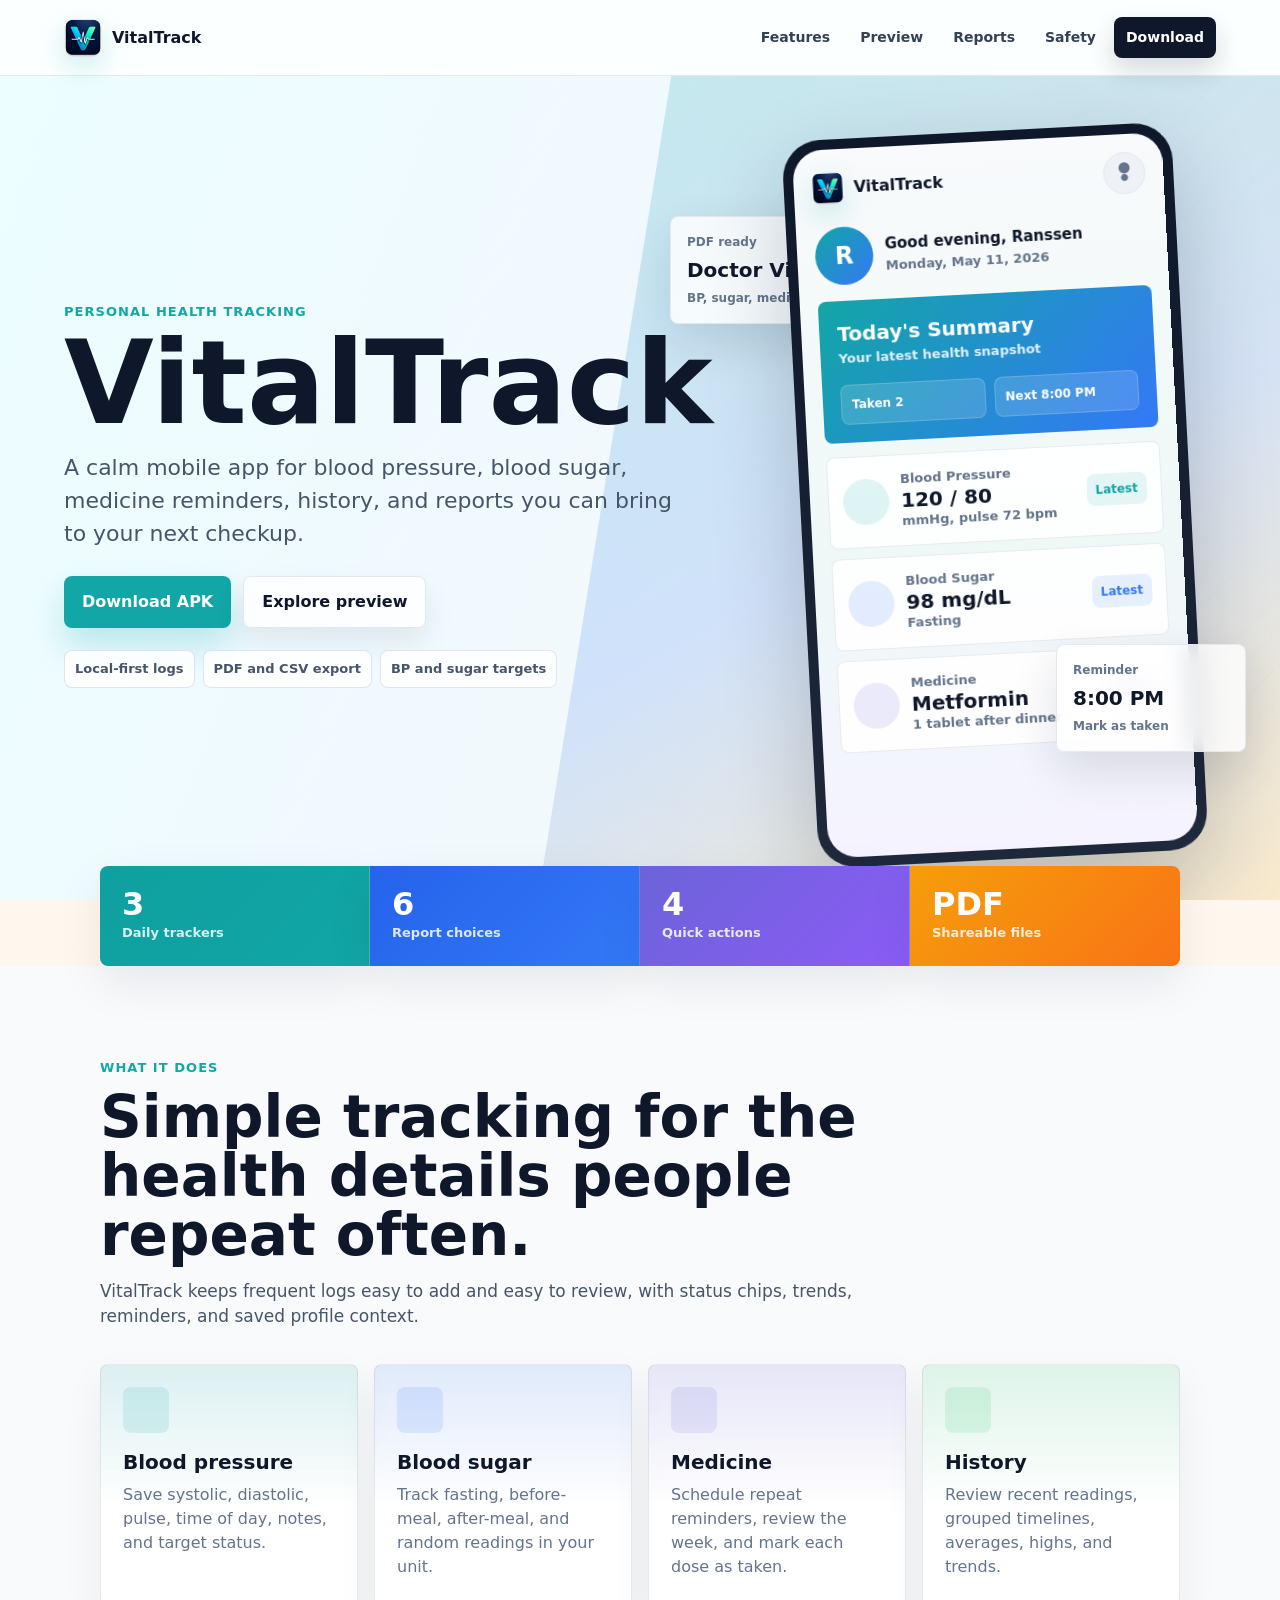
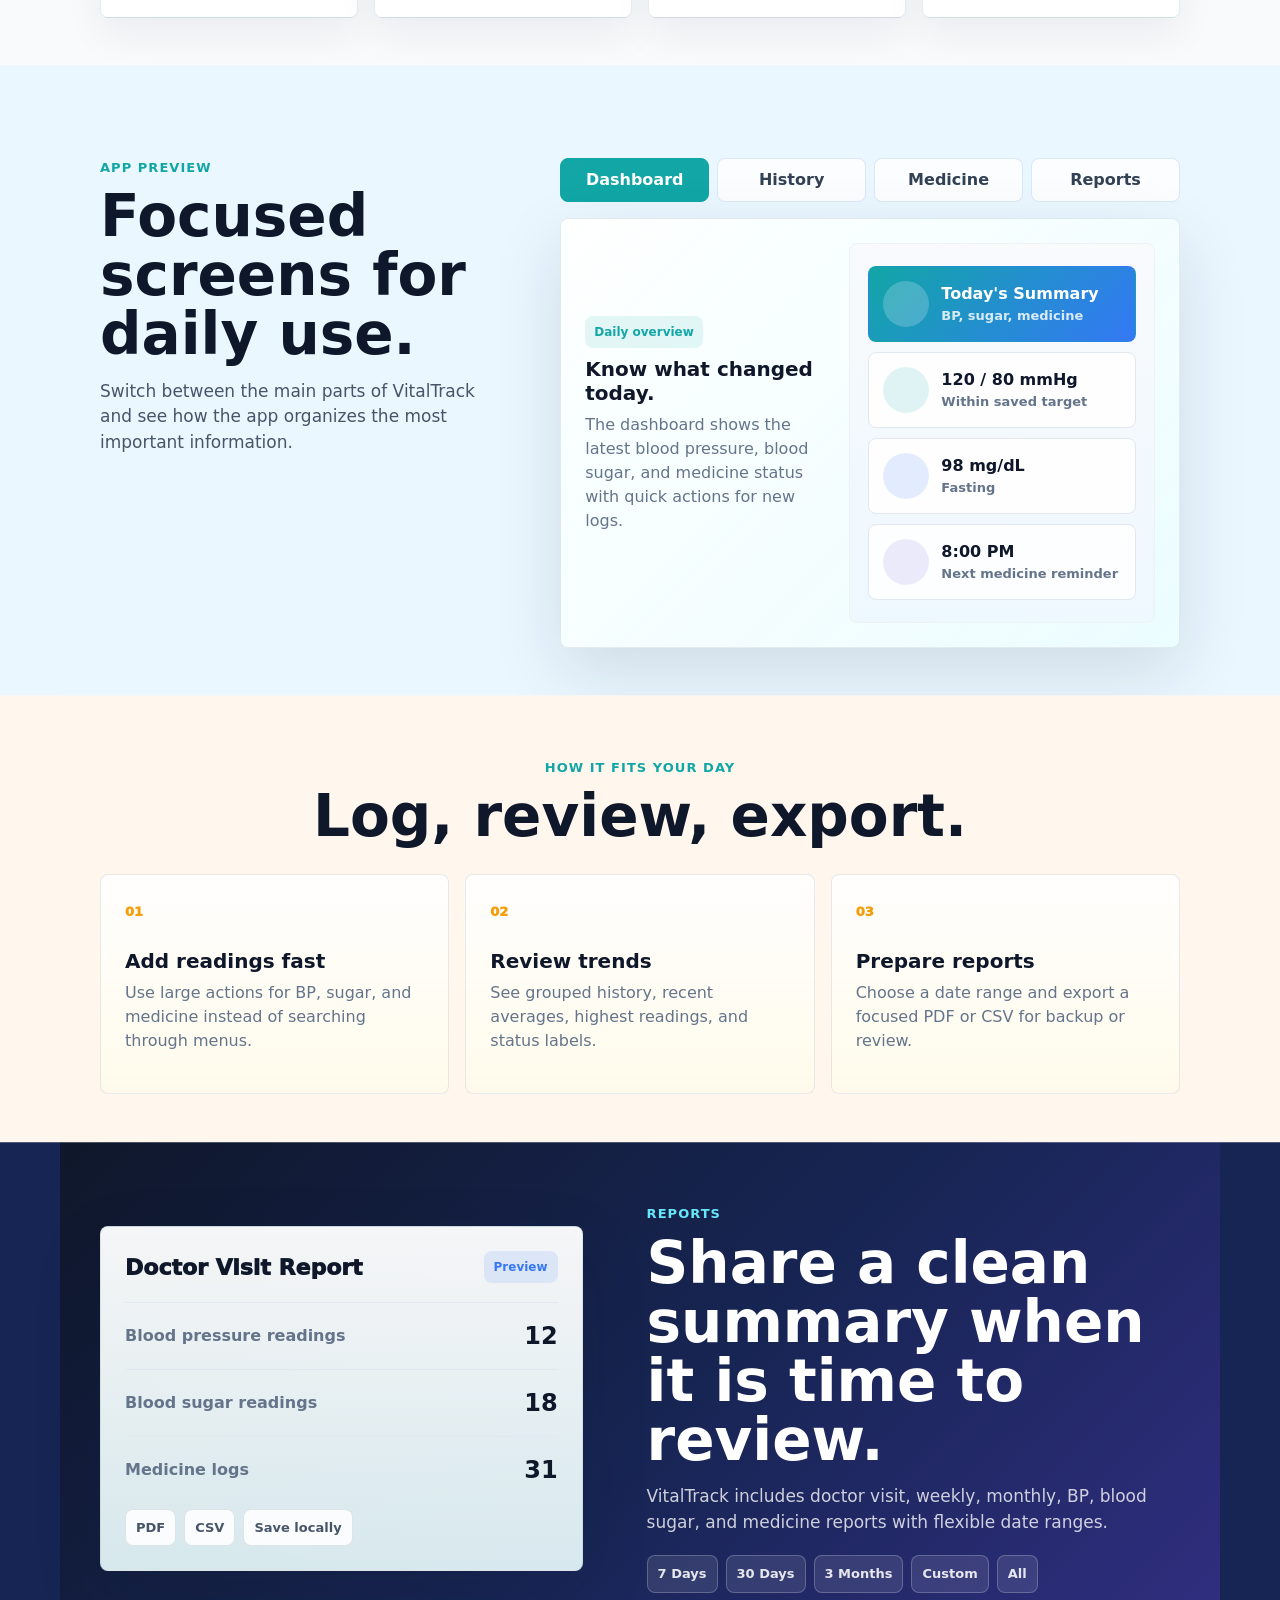
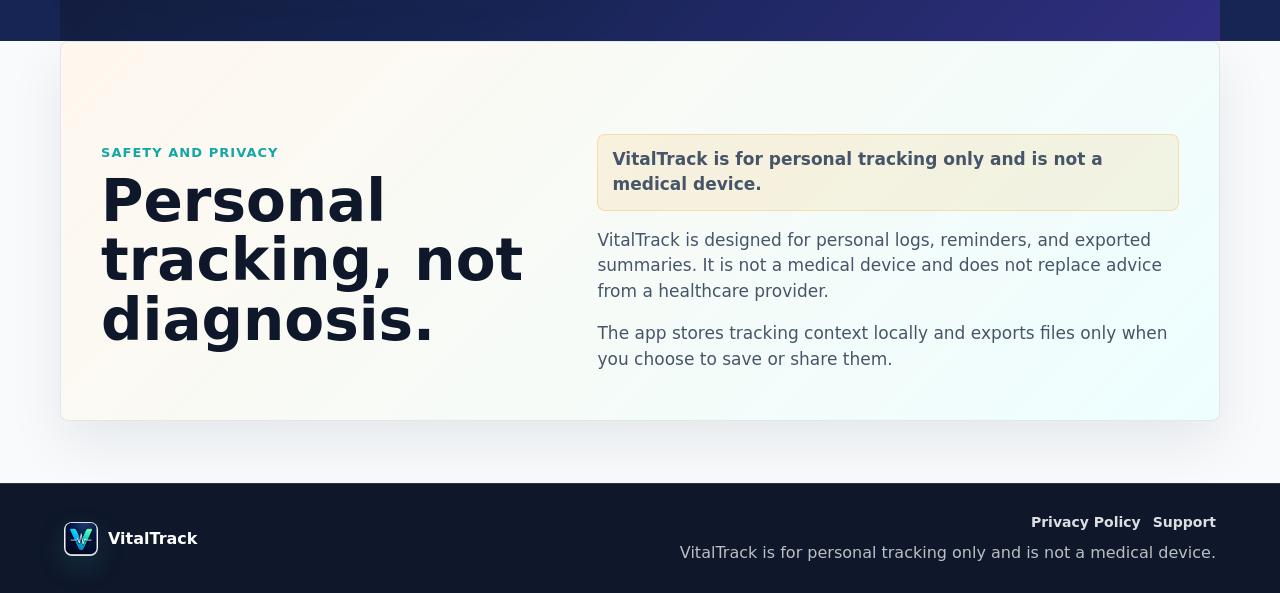
==== index.html @ a01c5336 "Add VitalTrack website" ====
<!doctype html>
<html lang="en">
  <head>
    <meta charset="utf-8">
    <meta name="viewport" content="width=device-width, initial-scale=1">
    <meta
      name="description"
      content="VitalTrack helps people log blood pressure, blood sugar, medicine reminders, health history, and exportable reports."
    >
    <title>VitalTrack | Health Logs, Reminders, and Reports</title>
    <link rel="icon" href="assets/vitaltrack_logo.png">
    <link rel="stylesheet" href="styles.css">
  </head>
  <body>
    <header class="site-header">
      <a class="brand" href="#top" aria-label="VitalTrack home">
        <img src="assets/vitaltrack_logo.png" alt="" width="38" height="38">
        <span>VitalTrack</span>
      </a>

      <button class="nav-toggle" type="button" aria-expanded="false" aria-controls="site-nav">
        <span class="sr-only">Open navigation</span>
        <span></span>
        <span></span>
        <span></span>
      </button>

      <nav class="site-nav" id="site-nav" aria-label="Primary navigation">
        <a href="#features">Features</a>
        <a href="#preview">Preview</a>
        <a href="#reports">Reports</a>
        <a href="#safety">Safety</a>
        <a class="nav-cta" href="#download">Download</a>
      </nav>
    </header>

    <main id="top">
      <section class="hero" aria-labelledby="hero-title">
        <div class="hero-scene" aria-hidden="true">
          <div class="floating-panel report-float">
            <span>PDF ready</span>
            <strong>Doctor Visit</strong>
            <small>BP, sugar, medicine</small>
          </div>

          <div class="phone-shell">
            <div class="phone-screen">
              <div class="app-bar">
                <div class="app-brand">
                  <img src="assets/vitaltrack_logo.png" alt="" width="32" height="32">
                  <strong>VitalTrack</strong>
                </div>
                <span class="bell-dot"></span>
              </div>

              <div class="profile-row">
                <span class="avatar">R</span>
                <div>
                  <strong>Good evening, Ranssen</strong>
                  <small>Monday, May 11, 2026</small>
                </div>
              </div>

              <div class="summary-card">
                <div>
                  <span>Today's Summary</span>
                  <strong>Your latest health snapshot</strong>
                </div>
                <div class="summary-pills">
                  <b>Taken 2</b>
                  <b>Next 8:00 PM</b>
                </div>
              </div>

              <div class="reading-list">
                <div class="reading-item teal">
                  <span></span>
                  <div>
                    <small>Blood Pressure</small>
                    <strong>120 / 80</strong>
                    <em>mmHg, pulse 72 bpm</em>
                  </div>
                  <b>Latest</b>
                </div>
                <div class="reading-item blue">
                  <span></span>
                  <div>
                    <small>Blood Sugar</small>
                    <strong>98 mg/dL</strong>
                    <em>Fasting</em>
                  </div>
                  <b>Latest</b>
                </div>
                <div class="reading-item purple">
                  <span></span>
                  <div>
                    <small>Medicine</small>
                    <strong>Metformin</strong>
                    <em>1 tablet after dinner</em>
                  </div>
                  <b>Next</b>
                </div>
              </div>
            </div>
          </div>

          <div class="floating-panel medicine-float">
            <span>Reminder</span>
            <strong>8:00 PM</strong>
            <small>Mark as taken</small>
          </div>
        </div>

        <div class="hero-content">
          <p class="eyebrow">Personal health tracking</p>
          <h1 id="hero-title">VitalTrack</h1>
          <p class="hero-text">
            A calm mobile app for blood pressure, blood sugar, medicine reminders,
            history, and reports you can bring to your next checkup.
          </p>
          <div class="hero-actions" id="download">
            <a class="button primary" href="../build/app/outputs/flutter-apk/app-debug.apk">Download APK</a>
            <a class="button secondary" href="#preview">Explore preview</a>
          </div>
          <div class="trust-row" aria-label="VitalTrack highlights">
            <span>Local-first logs</span>
            <span>PDF and CSV export</span>
            <span>BP and sugar targets</span>
          </div>
        </div>
      </section>

      <section class="stat-strip" aria-label="VitalTrack app highlights">
        <div>
          <strong data-count="3">0</strong>
          <span>Daily trackers</span>
        </div>
        <div>
          <strong data-count="6">0</strong>
          <span>Report choices</span>
        </div>
        <div>
          <strong data-count="4">0</strong>
          <span>Quick actions</span>
        </div>
        <div>
          <strong>PDF</strong>
          <span>Shareable files</span>
        </div>
      </section>

      <section class="section" id="features">
        <div class="section-heading">
          <p class="eyebrow">What it does</p>
          <h2>Simple tracking for the health details people repeat often.</h2>
          <p>
            VitalTrack keeps frequent logs easy to add and easy to review, with
            status chips, trends, reminders, and saved profile context.
          </p>
        </div>

        <div class="feature-grid">
          <article class="feature-card">
            <span class="feature-icon teal"></span>
            <h3>Blood pressure</h3>
            <p>Save systolic, diastolic, pulse, time of day, notes, and target status.</p>
          </article>
          <article class="feature-card">
            <span class="feature-icon blue"></span>
            <h3>Blood sugar</h3>
            <p>Track fasting, before-meal, after-meal, and random readings in your unit.</p>
          </article>
          <article class="feature-card">
            <span class="feature-icon purple"></span>
            <h3>Medicine</h3>
            <p>Schedule repeat reminders, review the week, and mark each dose as taken.</p>
          </article>
          <article class="feature-card">
            <span class="feature-icon green"></span>
            <h3>History</h3>
            <p>Review recent readings, grouped timelines, averages, highs, and trends.</p>
          </article>
        </div>
      </section>

      <section class="preview-section" id="preview">
        <div class="section-heading compact">
          <p class="eyebrow">App preview</p>
          <h2>Focused screens for daily use.</h2>
          <p>
            Switch between the main parts of VitalTrack and see how the app
            organizes the most important information.
          </p>
        </div>

        <div class="preview-grid">
          <div class="preview-tabs" role="tablist" aria-label="Preview screens">
            <button class="tab-button active" type="button" role="tab" aria-selected="true" data-preview="dashboard">
              Dashboard
            </button>
            <button class="tab-button" type="button" role="tab" aria-selected="false" data-preview="history">
              History
            </button>
            <button class="tab-button" type="button" role="tab" aria-selected="false" data-preview="medicine">
              Medicine
            </button>
            <button class="tab-button" type="button" role="tab" aria-selected="false" data-preview="reports">
              Reports
            </button>
          </div>

          <div class="preview-card" aria-live="polite">
            <div class="preview-copy">
              <span id="preview-kicker">Daily overview</span>
              <h3 id="preview-title">Know what changed today.</h3>
              <p id="preview-text">
                The dashboard shows the latest blood pressure, blood sugar, and
                medicine status with quick actions for new logs.
              </p>
            </div>
            <div class="mini-screen" id="preview-screen">
              <div class="mini-row strong">
                <span></span>
                <div>
                  <b>Today's Summary</b>
                  <small>BP, sugar, medicine</small>
                </div>
              </div>
              <div class="mini-row teal">
                <span></span>
                <div>
                  <b>120 / 80 mmHg</b>
                  <small>Within saved target</small>
                </div>
              </div>
              <div class="mini-row blue">
                <span></span>
                <div>
                  <b>98 mg/dL</b>
                  <small>Fasting</small>
                </div>
              </div>
              <div class="mini-row purple">
                <span></span>
                <div>
                  <b>8:00 PM</b>
                  <small>Next medicine reminder</small>
                </div>
              </div>
            </div>
          </div>
        </div>
      </section>

      <section class="workflow-section" aria-labelledby="workflow-title">
        <div class="section-heading centered">
          <p class="eyebrow">How it fits your day</p>
          <h2 id="workflow-title">Log, review, export.</h2>
        </div>

        <div class="workflow-grid">
          <article>
            <span>01</span>
            <h3>Add readings fast</h3>
            <p>Use large actions for BP, sugar, and medicine instead of searching through menus.</p>
          </article>
          <article>
            <span>02</span>
            <h3>Review trends</h3>
            <p>See grouped history, recent averages, highest readings, and status labels.</p>
          </article>
          <article>
            <span>03</span>
            <h3>Prepare reports</h3>
            <p>Choose a date range and export a focused PDF or CSV for backup or review.</p>
          </article>
        </div>
      </section>

      <section class="reports-section" id="reports">
        <div class="report-panel">
          <div class="report-topline">
            <span>Doctor Visit Report</span>
            <b>Preview</b>
          </div>
          <div class="report-line">
            <span>Blood pressure readings</span>
            <strong>12</strong>
          </div>
          <div class="report-line">
            <span>Blood sugar readings</span>
            <strong>18</strong>
          </div>
          <div class="report-line">
            <span>Medicine logs</span>
            <strong>31</strong>
          </div>
          <div class="report-actions">
            <span>PDF</span>
            <span>CSV</span>
            <span>Save locally</span>
          </div>
        </div>

        <div class="section-heading compact">
          <p class="eyebrow">Reports</p>
          <h2>Share a clean summary when it is time to review.</h2>
          <p>
            VitalTrack includes doctor visit, weekly, monthly, BP, blood sugar,
            and medicine reports with flexible date ranges.
          </p>
          <div class="range-row" aria-label="Available report ranges">
            <span>7 Days</span>
            <span>30 Days</span>
            <span>3 Months</span>
            <span>Custom</span>
            <span>All</span>
          </div>
        </div>
      </section>

      <section class="safety-section" id="safety">
        <div>
          <p class="eyebrow">Safety and privacy</p>
          <h2>Personal tracking, not diagnosis.</h2>
        </div>
        <div class="safety-copy">
          <p class="safety-note">
            VitalTrack is for personal tracking only and is not a medical device.
          </p>
          <p>
            VitalTrack is designed for personal logs, reminders, and exported
            summaries. It is not a medical device and does not replace advice
            from a healthcare provider.
          </p>
          <p>
            The app stores tracking context locally and exports files only when
            you choose to save or share them.
          </p>
        </div>
      </section>
    </main>

    <footer class="site-footer">
      <div class="brand">
        <img src="assets/vitaltrack_logo.png" alt="" width="34" height="34">
        <span>VitalTrack</span>
      </div>
      <div class="footer-content">
        <nav class="footer-links" aria-label="Footer navigation">
          <a href="privacy.html">Privacy Policy</a>
          <a href="support.html">Support</a>
        </nav>
        <p>VitalTrack is for personal tracking only and is not a medical device.</p>
      </div>
    </footer>

    <script src="script.js"></script>
  </body>
</html>
---- styles.css ----
:root {
  --teal: #12a6a6;
  --blue: #3478f6;
  --purple: #6c63d8;
  --green: #22c55e;
  --orange: #f59e0b;
  --red: #ef4444;
  --ink: #0f172a;
  --text: #334155;
  --muted: #64748b;
  --line: #e2e8f0;
  --soft-line: #edf2f7;
  --paper: #ffffff;
  --wash: #f8fafc;
  --warm: #fff7ed;
  --shadow: 0 24px 70px rgba(15, 23, 42, 0.12);
}

* {
  box-sizing: border-box;
}

html {
  scroll-behavior: smooth;
}

body {
  margin: 0;
  color: var(--ink);
  background:
    linear-gradient(180deg, #ecfeff 0, #f8fafc 420px, #fff7ed 980px, #f8fafc 1400px),
    var(--wash);
  font-family:
    Inter, ui-sans-serif, system-ui, -apple-system, BlinkMacSystemFont,
    "Segoe UI", sans-serif;
  line-height: 1.5;
}

img {
  display: block;
  max-width: 100%;
}

a {
  color: inherit;
  text-decoration: none;
}

button {
  font: inherit;
}

.sr-only {
  position: absolute;
  width: 1px;
  height: 1px;
  padding: 0;
  overflow: hidden;
  clip: rect(0, 0, 0, 0);
  white-space: nowrap;
  border: 0;
}

.site-header {
  position: sticky;
  top: 0;
  z-index: 50;
  display: flex;
  min-height: 76px;
  align-items: center;
  justify-content: space-between;
  padding: 16px clamp(18px, 5vw, 72px);
  border-bottom: 1px solid rgba(148, 163, 184, 0.24);
  background: rgba(255, 255, 255, 0.82);
  backdrop-filter: blur(18px);
}

.brand,
.site-nav,
.hero-actions,
.trust-row,
.app-brand,
.profile-row,
.summary-pills,
.reading-item,
.report-topline,
.report-line,
.report-actions,
.range-row,
.safety-section,
.site-footer {
  display: flex;
  align-items: center;
}

.brand {
  gap: 10px;
  font-weight: 900;
}

.brand img,
.app-brand img {
  border-radius: 8px;
  box-shadow: 0 10px 28px rgba(18, 166, 166, 0.2);
}

.site-nav {
  gap: 6px;
}

.site-nav a {
  padding: 10px 12px;
  border-radius: 8px;
  color: var(--text);
  font-size: 14px;
  font-weight: 850;
}

.site-nav a:hover,
.site-nav a:focus-visible {
  color: var(--teal);
  background: rgba(18, 166, 166, 0.08);
  outline: none;
}

.site-nav .nav-cta {
  color: #fff;
  background: var(--ink);
  box-shadow: 0 12px 26px rgba(15, 23, 42, 0.16);
}

.site-nav .nav-cta:hover,
.site-nav .nav-cta:focus-visible {
  color: #fff;
  background: #1e293b;
}

.nav-toggle {
  display: none;
  width: 44px;
  height: 44px;
  align-items: center;
  justify-content: center;
  flex-direction: column;
  gap: 5px;
  border: 1px solid var(--line);
  border-radius: 8px;
  background: var(--paper);
}

.nav-toggle span:not(.sr-only) {
  width: 18px;
  height: 2px;
  border-radius: 2px;
  background: var(--ink);
}

.hero {
  position: relative;
  display: grid;
  min-height: calc(100svh - 76px);
  overflow: hidden;
  padding: clamp(52px, 7vw, 92px) clamp(18px, 5vw, 72px) 76px;
  background:
    linear-gradient(110deg, rgba(236, 254, 255, 0.98) 0%, rgba(240, 249, 255, 0.94) 38%, rgba(255, 247, 237, 0.74) 100%),
    repeating-linear-gradient(135deg, rgba(18, 166, 166, 0.08) 0 1px, transparent 1px 24px),
    #ecfeff;
}

.hero::before {
  position: absolute;
  inset: 0 0 0 auto;
  width: min(58vw, 760px);
  content: "";
  background:
    linear-gradient(155deg, rgba(18, 166, 166, 0.2), rgba(52, 120, 246, 0.18) 54%, rgba(245, 158, 11, 0.16));
  clip-path: polygon(18% 0, 100% 0, 100% 100%, 0 100%);
}

.hero-content {
  position: relative;
  z-index: 2;
  width: min(690px, 100%);
  align-self: center;
}

.eyebrow {
  margin: 0 0 10px;
  color: var(--teal);
  font-size: 13px;
  font-weight: 900;
  letter-spacing: 0.08em;
  text-transform: uppercase;
}

h1,
h2,
h3,
p {
  margin-top: 0;
}

h1 {
  margin-bottom: 16px;
  font-size: clamp(58px, 10vw, 116px);
  line-height: 0.9;
  letter-spacing: 0;
}

h2 {
  margin-bottom: 14px;
  font-size: clamp(32px, 5vw, 58px);
  line-height: 1.02;
  letter-spacing: 0;
}

h3 {
  margin-bottom: 8px;
  font-size: 20px;
  line-height: 1.18;
  letter-spacing: 0;
}

.hero-text {
  width: min(620px, 100%);
  color: #475569;
  font-size: clamp(18px, 2vw, 22px);
}

.hero-actions {
  flex-wrap: wrap;
  gap: 12px;
  margin-top: 26px;
}

.button {
  display: inline-flex;
  min-height: 52px;
  align-items: center;
  justify-content: center;
  padding: 0 18px;
  border-radius: 8px;
  font-weight: 900;
  transition: transform 160ms ease, box-shadow 160ms ease, background 160ms ease;
}

.button:hover,
.button:focus-visible {
  transform: translateY(-1px);
  outline: none;
}

.button.primary {
  color: #fff;
  background: var(--teal);
  box-shadow: 0 18px 34px rgba(18, 166, 166, 0.24);
}

.button.primary:hover,
.button.primary:focus-visible {
  background: #0f8f8f;
}

.button.secondary {
  border: 1px solid var(--line);
  color: var(--ink);
  background: rgba(255, 255, 255, 0.82);
  box-shadow: 0 14px 30px rgba(15, 23, 42, 0.08);
}

.trust-row {
  flex-wrap: wrap;
  gap: 8px;
  margin-top: 22px;
}

.trust-row span,
.report-actions span,
.range-row span {
  padding: 8px 10px;
  border: 1px solid rgba(148, 163, 184, 0.28);
  border-radius: 8px;
  color: #475569;
  background: rgba(255, 255, 255, 0.86);
  font-size: 13px;
  font-weight: 850;
}

.hero-scene {
  position: absolute;
  inset: 0 0 0 auto;
  width: min(700px, 56vw);
  z-index: 1;
  pointer-events: none;
}

.phone-shell {
  position: absolute;
  right: clamp(24px, 7vw, 90px);
  top: 50%;
  width: min(390px, 34vw);
  min-width: 320px;
  transform: translateY(-49%) rotate(-3deg);
  padding: 10px;
  border-radius: 38px;
  background: linear-gradient(180deg, #0f172a, #1e293b);
  box-shadow: 0 32px 86px rgba(15, 23, 42, 0.22);
}

.phone-screen {
  min-height: 708px;
  padding: 18px;
  border-radius: 30px;
  background:
    linear-gradient(180deg, #f8fafc, #eef8f7 58%, #f5f3ff);
}

.app-bar {
  display: flex;
  align-items: center;
  justify-content: space-between;
  margin-bottom: 18px;
}

.app-brand {
  gap: 10px;
}

.bell-dot {
  width: 42px;
  height: 42px;
  border: 1px solid var(--line);
  border-radius: 50%;
  background:
    radial-gradient(circle at 50% 37%, #64748b 0 5px, transparent 6px),
    radial-gradient(circle at 50% 61%, #64748b 0 3px, transparent 4px),
    #eef2f7;
}

.profile-row {
  gap: 12px;
  margin-bottom: 16px;
}

.avatar {
  display: grid;
  width: 58px;
  height: 58px;
  place-items: center;
  border-radius: 50%;
  color: #fff;
  background: linear-gradient(135deg, var(--teal), var(--blue));
  font-size: 24px;
  font-weight: 900;
}

.profile-row strong,
.profile-row small,
.summary-card span,
.summary-card strong,
.reading-item small,
.reading-item strong,
.reading-item em {
  display: block;
}

.profile-row strong {
  font-size: 15px;
}

.profile-row small,
.reading-item small,
.reading-item em {
  color: var(--muted);
  font-size: 13px;
  font-style: normal;
  font-weight: 700;
}

.summary-card {
  margin-bottom: 14px;
  padding: 18px;
  border-radius: 8px;
  color: #fff;
  background: linear-gradient(135deg, var(--teal), var(--blue));
}

.summary-card span {
  font-size: 20px;
  font-weight: 900;
}

.summary-card strong {
  color: rgba(255, 255, 255, 0.86);
  font-size: 13px;
}

.summary-pills {
  gap: 9px;
  margin-top: 16px;
}

.summary-pills b {
  flex: 1;
  padding: 10px;
  border: 1px solid rgba(255, 255, 255, 0.18);
  border-radius: 8px;
  background: rgba(255, 255, 255, 0.14);
  color: #fff;
  font-size: 12px;
}

.reading-list {
  display: grid;
  gap: 10px;
}

.reading-item {
  gap: 12px;
  min-height: 92px;
  padding: 14px;
  border: 1px solid rgba(148, 163, 184, 0.22);
  border-radius: 8px;
  background: rgba(255, 255, 255, 0.88);
}

.reading-item > span,
.feature-icon,
.mini-row > span {
  display: block;
  flex: 0 0 auto;
  width: 46px;
  height: 46px;
  border-radius: 50%;
}

.reading-item div {
  min-width: 0;
  flex: 1;
}

.reading-item strong {
  font-size: 20px;
  line-height: 1.1;
}

.reading-item b {
  padding: 7px 9px;
  border-radius: 8px;
  font-size: 12px;
}

.teal > span,
.feature-icon.teal,
.mini-row.teal > span {
  background: rgba(18, 166, 166, 0.13);
}

.blue > span,
.feature-icon.blue,
.mini-row.blue > span {
  background: rgba(52, 120, 246, 0.13);
}

.purple > span,
.feature-icon.purple,
.mini-row.purple > span {
  background: rgba(108, 99, 216, 0.13);
}

.feature-icon.green {
  background: rgba(34, 197, 94, 0.13);
}

.reading-item.teal b {
  color: var(--teal);
  background: rgba(18, 166, 166, 0.11);
}

.reading-item.blue b {
  color: var(--blue);
  background: rgba(52, 120, 246, 0.11);
}

.reading-item.purple b {
  color: var(--purple);
  background: rgba(108, 99, 216, 0.11);
}

.floating-panel {
  position: absolute;
  width: 190px;
  padding: 16px;
  border: 1px solid rgba(226, 232, 240, 0.92);
  border-radius: 8px;
  background: rgba(255, 255, 255, 0.82);
  box-shadow: 0 18px 46px rgba(15, 23, 42, 0.12);
  backdrop-filter: blur(12px);
}

.floating-panel span,
.floating-panel small {
  display: block;
  color: var(--muted);
  font-size: 12px;
  font-weight: 850;
}

.floating-panel strong {
  display: block;
  margin: 4px 0;
  font-size: 20px;
}

.report-float {
  top: 17%;
  right: 420px;
}

.medicine-float {
  right: 34px;
  bottom: 18%;
}

.stat-strip {
  display: grid;
  grid-template-columns: repeat(4, 1fr);
  max-width: 1160px;
  margin: -34px auto 0;
  padding: 0 clamp(18px, 5vw, 40px);
  position: relative;
  z-index: 3;
}

.stat-strip div {
  padding: 22px;
  border-right: 1px solid rgba(255, 255, 255, 0.24);
  background: var(--paper);
  box-shadow: 0 16px 46px rgba(15, 23, 42, 0.08);
}

.stat-strip div:nth-child(1) {
  background: linear-gradient(135deg, #0f9f9f, #12a6a6);
}

.stat-strip div:nth-child(2) {
  background: linear-gradient(135deg, #2563eb, #3478f6);
}

.stat-strip div:nth-child(3) {
  background: linear-gradient(135deg, #6c63d8, #8b5cf6);
}

.stat-strip div:nth-child(4) {
  background: linear-gradient(135deg, #f59e0b, #f97316);
}

.stat-strip div:first-child {
  border-radius: 8px 0 0 8px;
}

.stat-strip div:last-child {
  border-right: 0;
  border-radius: 0 8px 8px 0;
}

.stat-strip strong {
  display: block;
  color: #fff;
  font-size: 32px;
  line-height: 1;
}

.stat-strip span {
  color: rgba(255, 255, 255, 0.84);
  font-size: 13px;
  font-weight: 850;
}

.section,
.preview-section,
.workflow-section,
.reports-section,
.safety-section {
  max-width: 1160px;
  margin: 0 auto;
  padding: 92px clamp(18px, 5vw, 40px) 48px;
}

.section,
.preview-section,
.workflow-section,
.reports-section {
  clip-path: inset(0 -100vmax);
}

.section {
  background: #f8fafc;
  box-shadow: 0 0 0 100vmax #f8fafc;
}

.section-heading {
  max-width: 760px;
}

.section-heading.centered {
  margin-inline: auto;
  text-align: center;
}

.section-heading.compact {
  max-width: 600px;
}

.section-heading p:not(.eyebrow),
.safety-copy p {
  color: #475569;
  font-size: 17px;
}

.page-hero {
  max-width: 1160px;
  margin: 0 auto;
  padding: 78px clamp(18px, 5vw, 40px) 38px;
  background:
    linear-gradient(135deg, rgba(236, 254, 255, 0.9), rgba(255, 247, 237, 0.8));
  box-shadow: 0 0 0 100vmax rgba(236, 254, 255, 0.64);
  clip-path: inset(0 -100vmax);
}

.page-hero h1 {
  max-width: 840px;
  margin-bottom: 12px;
  font-size: clamp(44px, 8vw, 84px);
}

.page-hero p {
  max-width: 760px;
  color: #475569;
  font-size: 19px;
}

.page-hero span {
  display: inline-flex;
  padding: 8px 10px;
  border: 1px solid var(--line);
  border-radius: 8px;
  color: var(--muted);
  background: #fff;
  font-size: 13px;
  font-weight: 850;
}

.content-page {
  display: grid;
  gap: 14px;
  max-width: 900px;
  margin: 0 auto 72px;
  padding: 0 clamp(18px, 5vw, 40px);
}

.policy-section,
.support-card {
  padding: 24px;
  border: 1px solid rgba(148, 163, 184, 0.22);
  border-radius: 8px;
  background: rgba(255, 255, 255, 0.88);
  box-shadow: 0 16px 38px rgba(15, 23, 42, 0.05);
}

.policy-section h2,
.support-card h2 {
  margin-bottom: 8px;
  font-size: 24px;
}

.policy-section p,
.support-card p {
  margin-bottom: 0;
  color: #475569;
}

.support-card {
  border-color: rgba(18, 166, 166, 0.26);
  background: linear-gradient(135deg, rgba(18, 166, 166, 0.08), #fff);
}

.support-card a {
  color: var(--teal);
  font-weight: 900;
  overflow-wrap: anywhere;
}

.feature-grid {
  display: grid;
  grid-template-columns: repeat(4, 1fr);
  gap: 16px;
  margin-top: 34px;
}

.feature-card,
.preview-card,
.workflow-grid article,
.report-panel,
.safety-section {
  border: 1px solid rgba(148, 163, 184, 0.22);
  border-radius: 8px;
  background: var(--paper);
}

.feature-card {
  min-height: 235px;
  padding: 22px;
  box-shadow: 0 16px 40px rgba(15, 23, 42, 0.06);
  transition: transform 180ms ease, box-shadow 180ms ease;
}

.feature-card:nth-child(1) {
  background: linear-gradient(180deg, rgba(18, 166, 166, 0.12), #fff 58%);
}

.feature-card:nth-child(2) {
  background: linear-gradient(180deg, rgba(52, 120, 246, 0.12), #fff 58%);
}

.feature-card:nth-child(3) {
  background: linear-gradient(180deg, rgba(108, 99, 216, 0.13), #fff 58%);
}

.feature-card:nth-child(4) {
  background: linear-gradient(180deg, rgba(34, 197, 94, 0.12), #fff 58%);
}

.feature-card:hover {
  transform: translateY(-3px);
  box-shadow: 0 22px 52px rgba(15, 23, 42, 0.1);
}

.feature-icon {
  margin-bottom: 18px;
  border-radius: 8px;
}

.feature-card p,
.workflow-grid p,
.site-footer p {
  color: var(--muted);
}

.preview-section {
  display: grid;
  grid-template-columns: minmax(260px, 0.78fr) minmax(0, 1.22fr);
  gap: clamp(28px, 5vw, 64px);
  align-items: start;
  background: #eaf7ff;
  box-shadow: 0 0 0 100vmax #eaf7ff;
}

.preview-grid {
  display: grid;
  gap: 16px;
}

.preview-tabs {
  display: grid;
  grid-template-columns: repeat(4, 1fr);
  gap: 8px;
}

.tab-button {
  min-height: 44px;
  border: 1px solid rgba(52, 120, 246, 0.16);
  border-radius: 8px;
  color: var(--text);
  background: rgba(255, 255, 255, 0.78);
  font-weight: 900;
  cursor: pointer;
}

.tab-button.active,
.tab-button:focus-visible {
  color: #fff;
  border-color: var(--teal);
  background: var(--teal);
  outline: none;
}

.preview-card {
  display: grid;
  grid-template-columns: minmax(0, 0.88fr) minmax(280px, 1.12fr);
  gap: 24px;
  min-height: 430px;
  padding: 24px;
  background:
    linear-gradient(135deg, rgba(255, 255, 255, 0.92), rgba(236, 254, 255, 0.86));
  box-shadow: var(--shadow);
}

.preview-copy {
  align-self: center;
}

.preview-copy span {
  display: inline-flex;
  margin-bottom: 10px;
  padding: 7px 9px;
  border-radius: 8px;
  color: var(--teal);
  background: rgba(18, 166, 166, 0.1);
  font-size: 12px;
  font-weight: 900;
}

.preview-copy p {
  color: var(--muted);
}

.mini-screen {
  display: grid;
  align-content: center;
  gap: 10px;
  padding: 18px;
  border: 1px solid var(--soft-line);
  border-radius: 8px;
  background:
    linear-gradient(180deg, #f8fafc, #eef8ff);
}

.mini-row {
  display: flex;
  align-items: center;
  gap: 12px;
  padding: 14px;
  border: 1px solid var(--line);
  border-radius: 8px;
  background: rgba(255, 255, 255, 0.9);
}

.mini-row.strong {
  color: #fff;
  border-color: transparent;
  background: linear-gradient(135deg, var(--teal), var(--blue));
}

.mini-row.strong > span {
  background: rgba(255, 255, 255, 0.2);
}

.mini-row b,
.mini-row small {
  display: block;
}

.mini-row small {
  color: var(--muted);
  font-size: 13px;
  font-weight: 750;
}

.mini-row.strong small {
  color: rgba(255, 255, 255, 0.82);
}

.workflow-section {
  padding-top: 62px;
  background: #fff7ed;
  box-shadow: 0 0 0 100vmax #fff7ed;
}

.workflow-grid {
  display: grid;
  grid-template-columns: repeat(3, 1fr);
  gap: 16px;
  margin-top: 28px;
}

.workflow-grid article {
  padding: 24px;
  background: linear-gradient(180deg, rgba(255, 255, 255, 0.88), rgba(255, 251, 235, 0.78));
}

.workflow-grid span {
  display: inline-flex;
  margin-bottom: 28px;
  color: var(--orange);
  font-size: 13px;
  font-weight: 950;
}

.reports-section {
  display: grid;
  grid-template-columns: minmax(280px, 0.95fr) minmax(0, 1.05fr);
  gap: clamp(28px, 5vw, 64px);
  align-items: center;
  padding-top: 62px;
  color: #fff;
  background:
    linear-gradient(135deg, #0f172a, #172554 54%, #312e81);
  box-shadow: 0 0 0 100vmax #172554;
}

.reports-section .eyebrow {
  color: #67e8f9;
}

.reports-section .section-heading p:not(.eyebrow) {
  color: rgba(255, 255, 255, 0.78);
}

.report-panel {
  padding: 24px;
  box-shadow: var(--shadow);
  color: var(--ink);
  background:
    linear-gradient(180deg, rgba(255, 255, 255, 0.96), rgba(236, 254, 255, 0.9));
}

.report-topline {
  justify-content: space-between;
  margin-bottom: 18px;
}

.report-topline span {
  font-size: 22px;
  font-weight: 950;
}

.report-topline b {
  padding: 7px 10px;
  border-radius: 8px;
  color: var(--blue);
  background: rgba(52, 120, 246, 0.12);
  font-size: 12px;
}

.report-line {
  justify-content: space-between;
  padding: 15px 0;
  border-top: 1px solid var(--line);
}

.report-line span {
  color: var(--muted);
  font-weight: 850;
}

.report-line strong {
  font-size: 24px;
}

.report-actions,
.range-row {
  flex-wrap: wrap;
  gap: 8px;
}

.report-actions {
  margin-top: 6px;
}

.range-row {
  margin-top: 20px;
}

.reports-section .range-row span {
  color: rgba(255, 255, 255, 0.88);
  border-color: rgba(255, 255, 255, 0.22);
  background: rgba(255, 255, 255, 0.1);
}

.safety-section {
  justify-content: space-between;
  gap: 34px;
  margin-bottom: 62px;
  background:
    linear-gradient(135deg, rgba(255, 247, 237, 0.9), rgba(236, 254, 255, 0.86));
  box-shadow: 0 22px 55px rgba(15, 23, 42, 0.08);
}

.safety-section > div:first-child {
  min-width: min(360px, 100%);
}

.safety-copy {
  max-width: 640px;
}

.safety-note {
  padding: 12px 14px;
  border: 1px solid rgba(245, 158, 11, 0.26);
  border-radius: 8px;
  color: #9a5a00;
  background: rgba(245, 158, 11, 0.1);
  font-weight: 850;
}

.safety-copy p:last-child {
  margin-bottom: 0;
}

.site-footer {
  justify-content: space-between;
  gap: 20px;
  padding: 28px clamp(18px, 5vw, 72px);
  border-top: 1px solid rgba(255, 255, 255, 0.12);
  color: #fff;
  background: #0f172a;
}

.site-footer p {
  color: rgba(255, 255, 255, 0.72);
  margin-bottom: 0;
  text-align: right;
}

.footer-content {
  display: grid;
  justify-items: end;
  gap: 8px;
}

.footer-links {
  display: flex;
  flex-wrap: wrap;
  justify-content: flex-end;
  gap: 12px;
}

.footer-links a {
  color: rgba(255, 255, 255, 0.86);
  font-size: 14px;
  font-weight: 900;
}

.footer-links a:hover,
.footer-links a:focus-visible {
  color: var(--teal);
  outline: none;
}

@media (max-width: 1100px) {
  .hero {
    min-height: auto;
    padding-bottom: 520px;
  }

  .hero-scene {
    inset: auto 0 30px 0;
    width: 100%;
    height: 500px;
  }

  .phone-shell {
    right: 50%;
    width: 340px;
    min-width: 0;
    transform: translateX(50%) rotate(-2deg);
    top: 20px;
  }

  .phone-screen {
    min-height: 620px;
  }

  .report-float {
    top: 70px;
    right: calc(50% + 136px);
  }

  .medicine-float {
    right: calc(50% - 310px);
    bottom: 74px;
  }

  .preview-section,
  .reports-section {
    grid-template-columns: 1fr;
  }

  .section-heading.compact {
    max-width: 760px;
  }
}

@media (max-width: 900px) {
  .feature-grid,
  .workflow-grid {
    grid-template-columns: repeat(2, 1fr);
  }

  .preview-card {
    grid-template-columns: 1fr;
  }

  .stat-strip {
    grid-template-columns: repeat(2, 1fr);
    margin-top: 24px;
  }

  .stat-strip div,
  .stat-strip div:first-child,
  .stat-strip div:last-child {
    border-radius: 0;
  }

  .stat-strip div:nth-child(1) {
    border-radius: 8px 0 0 0;
  }

  .stat-strip div:nth-child(2) {
    border-right: 0;
    border-radius: 0 8px 0 0;
  }

  .stat-strip div:nth-child(3) {
    border-top: 1px solid var(--line);
    border-radius: 0 0 0 8px;
  }

  .stat-strip div:nth-child(4) {
    border-top: 1px solid var(--line);
    border-right: 0;
    border-radius: 0 0 8px 0;
  }
}

@media (max-width: 740px) {
  .site-header {
    min-height: 68px;
  }

  .nav-toggle {
    display: inline-flex;
  }

  .site-nav {
    position: absolute;
    top: calc(100% + 8px);
    right: 18px;
    left: 18px;
    display: none;
    flex-direction: column;
    align-items: stretch;
    padding: 10px;
    border: 1px solid var(--line);
    border-radius: 8px;
    background: var(--paper);
    box-shadow: 0 18px 44px rgba(15, 23, 42, 0.12);
  }

  .site-header.nav-open .site-nav {
    display: flex;
  }

  .hero {
    padding-top: 38px;
    padding-bottom: 445px;
  }

  .hero-actions .button {
    width: 100%;
  }

  .hero-scene {
    height: 420px;
  }

  .phone-shell {
    width: min(320px, calc(100vw - 42px));
    top: 8px;
  }

  .phone-screen {
    min-height: 560px;
    padding: 14px;
  }

  .floating-panel {
    display: none;
  }

  .reading-item {
    min-height: 82px;
    align-items: flex-start;
  }

  .reading-item > span,
  .mini-row > span {
    width: 40px;
    height: 40px;
  }

  .reading-item strong {
    font-size: 17px;
  }

  .feature-grid,
  .workflow-grid,
  .stat-strip,
  .preview-tabs {
    grid-template-columns: 1fr;
  }

  .stat-strip div,
  .stat-strip div:nth-child(n) {
    border-right: 0;
    border-top: 1px solid var(--line);
    border-radius: 0;
  }

  .stat-strip div:first-child {
    border-top: 0;
    border-radius: 8px 8px 0 0;
  }

  .stat-strip div:last-child {
    border-radius: 0 0 8px 8px;
  }

  .section,
  .preview-section,
  .workflow-section,
  .reports-section,
  .safety-section {
    padding-top: 68px;
  }

  .safety-section,
  .site-footer {
    display: block;
  }

  .site-footer p {
    margin-top: 12px;
    text-align: left;
  }

  .footer-content {
    justify-items: start;
    margin-top: 12px;
  }

  .footer-links {
    justify-content: flex-start;
  }
}

@media (max-width: 420px) {
  h1 {
    font-size: 54px;
  }

  .summary-pills {
    display: grid;
  }

  .profile-row strong {
    font-size: 14px;
  }
}
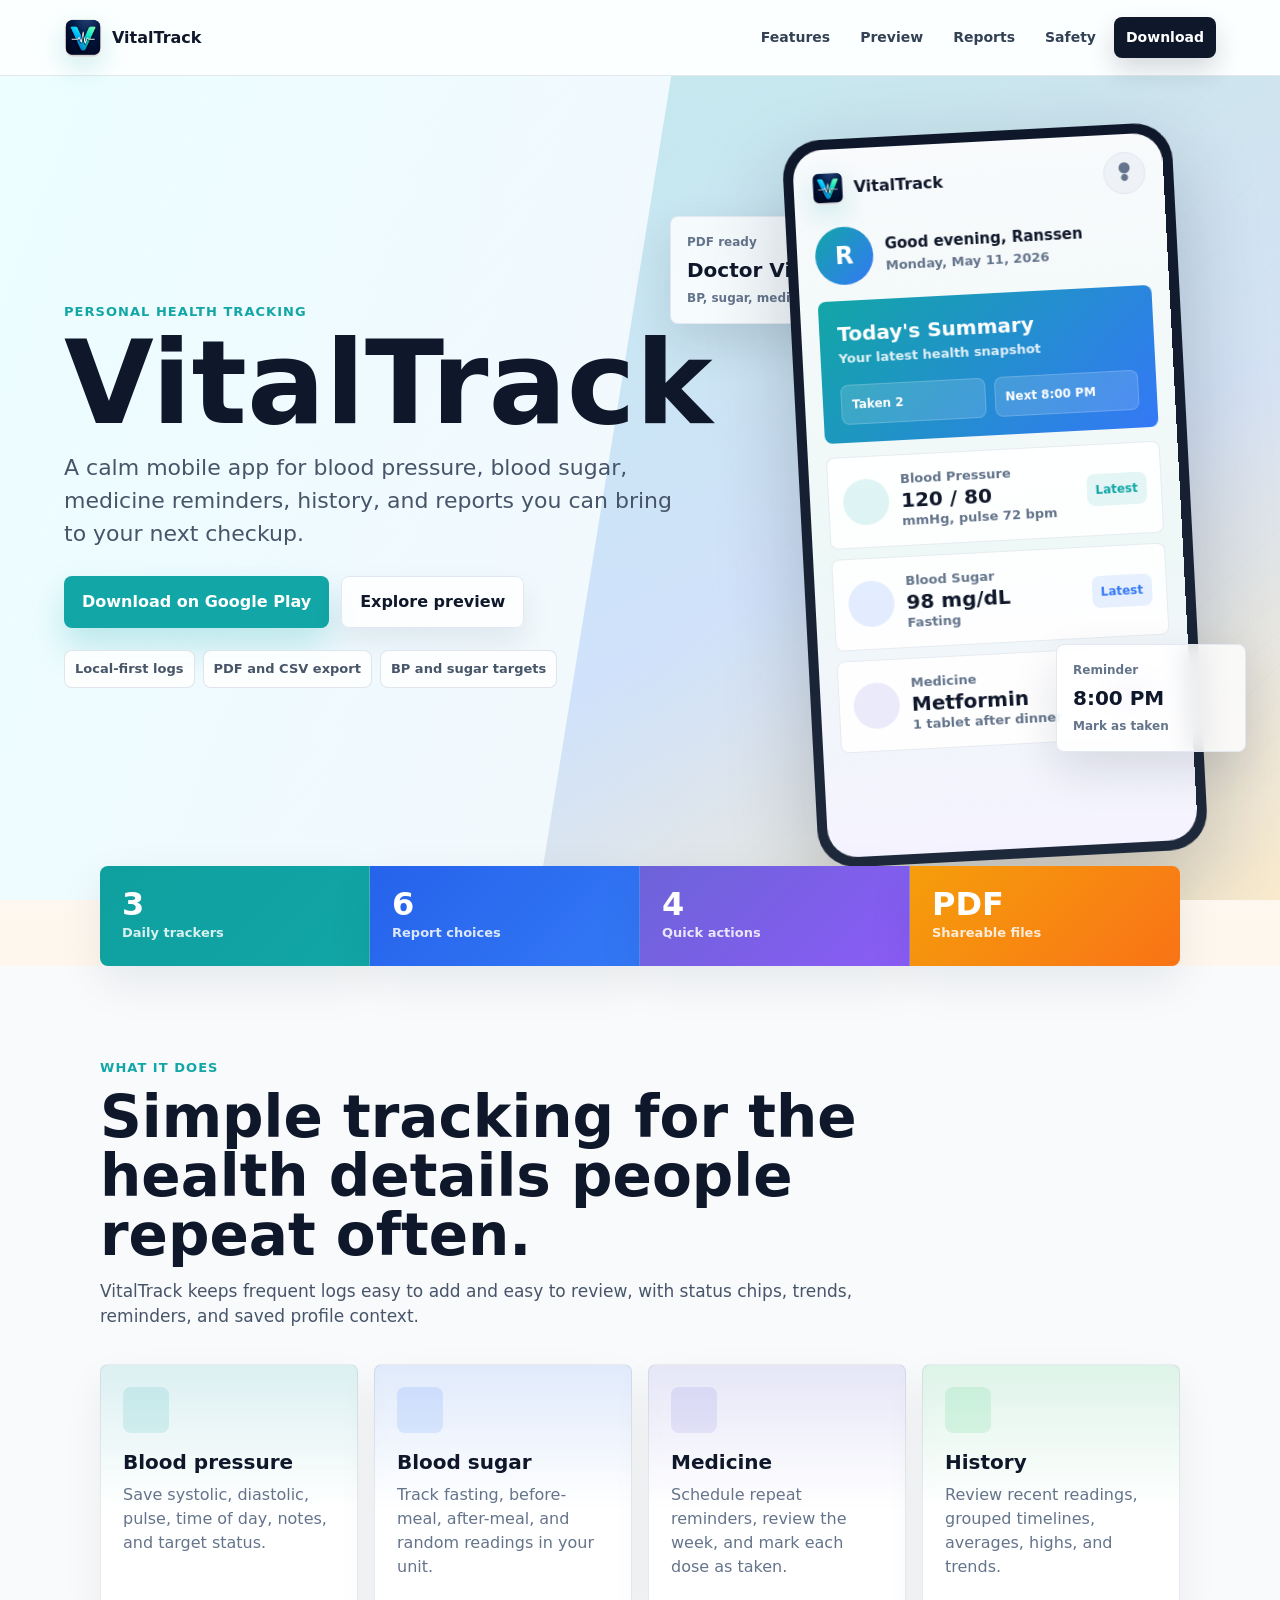
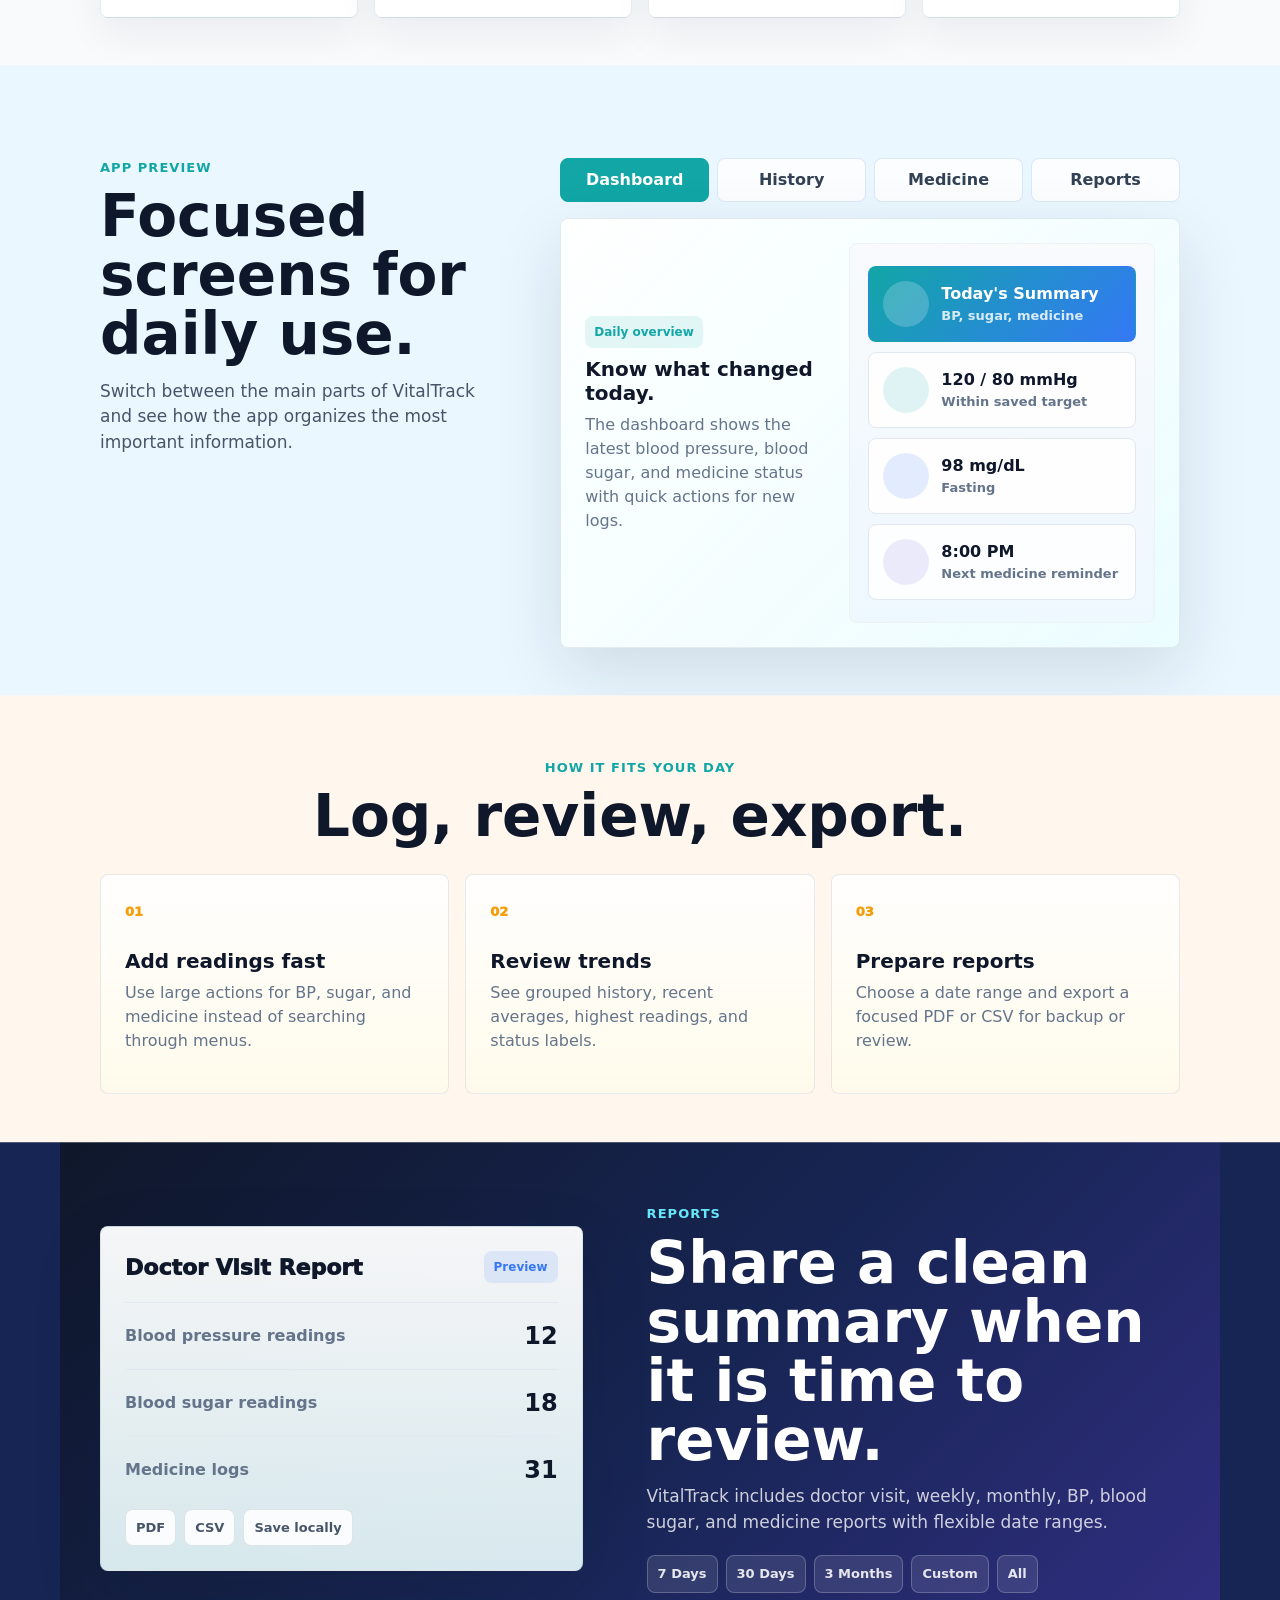
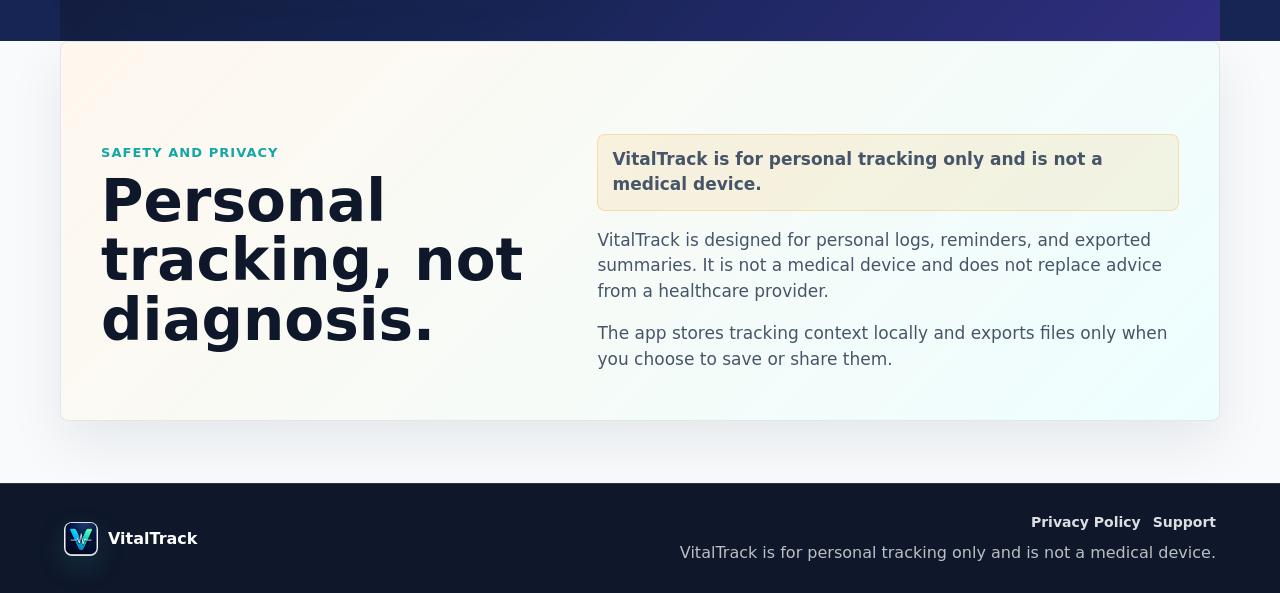
==== commit be8b94b4: "Merge GitHub files" ====
--- a/index.html
+++ b/index.html
@@ -119,7 +119,7 @@
             history, and reports you can bring to your next checkup.
           </p>
           <div class="hero-actions" id="download">
-            <a class="button primary" href="../build/app/outputs/flutter-apk/app-debug.apk">Download APK</a>
+            <a class="button primary" href="../build/app/outputs/flutter-apk/app-debug.apk">Download on Google Play</a>
             <a class="button secondary" href="#preview">Explore preview</a>
           </div>
           <div class="trust-row" aria-label="VitalTrack highlights">
